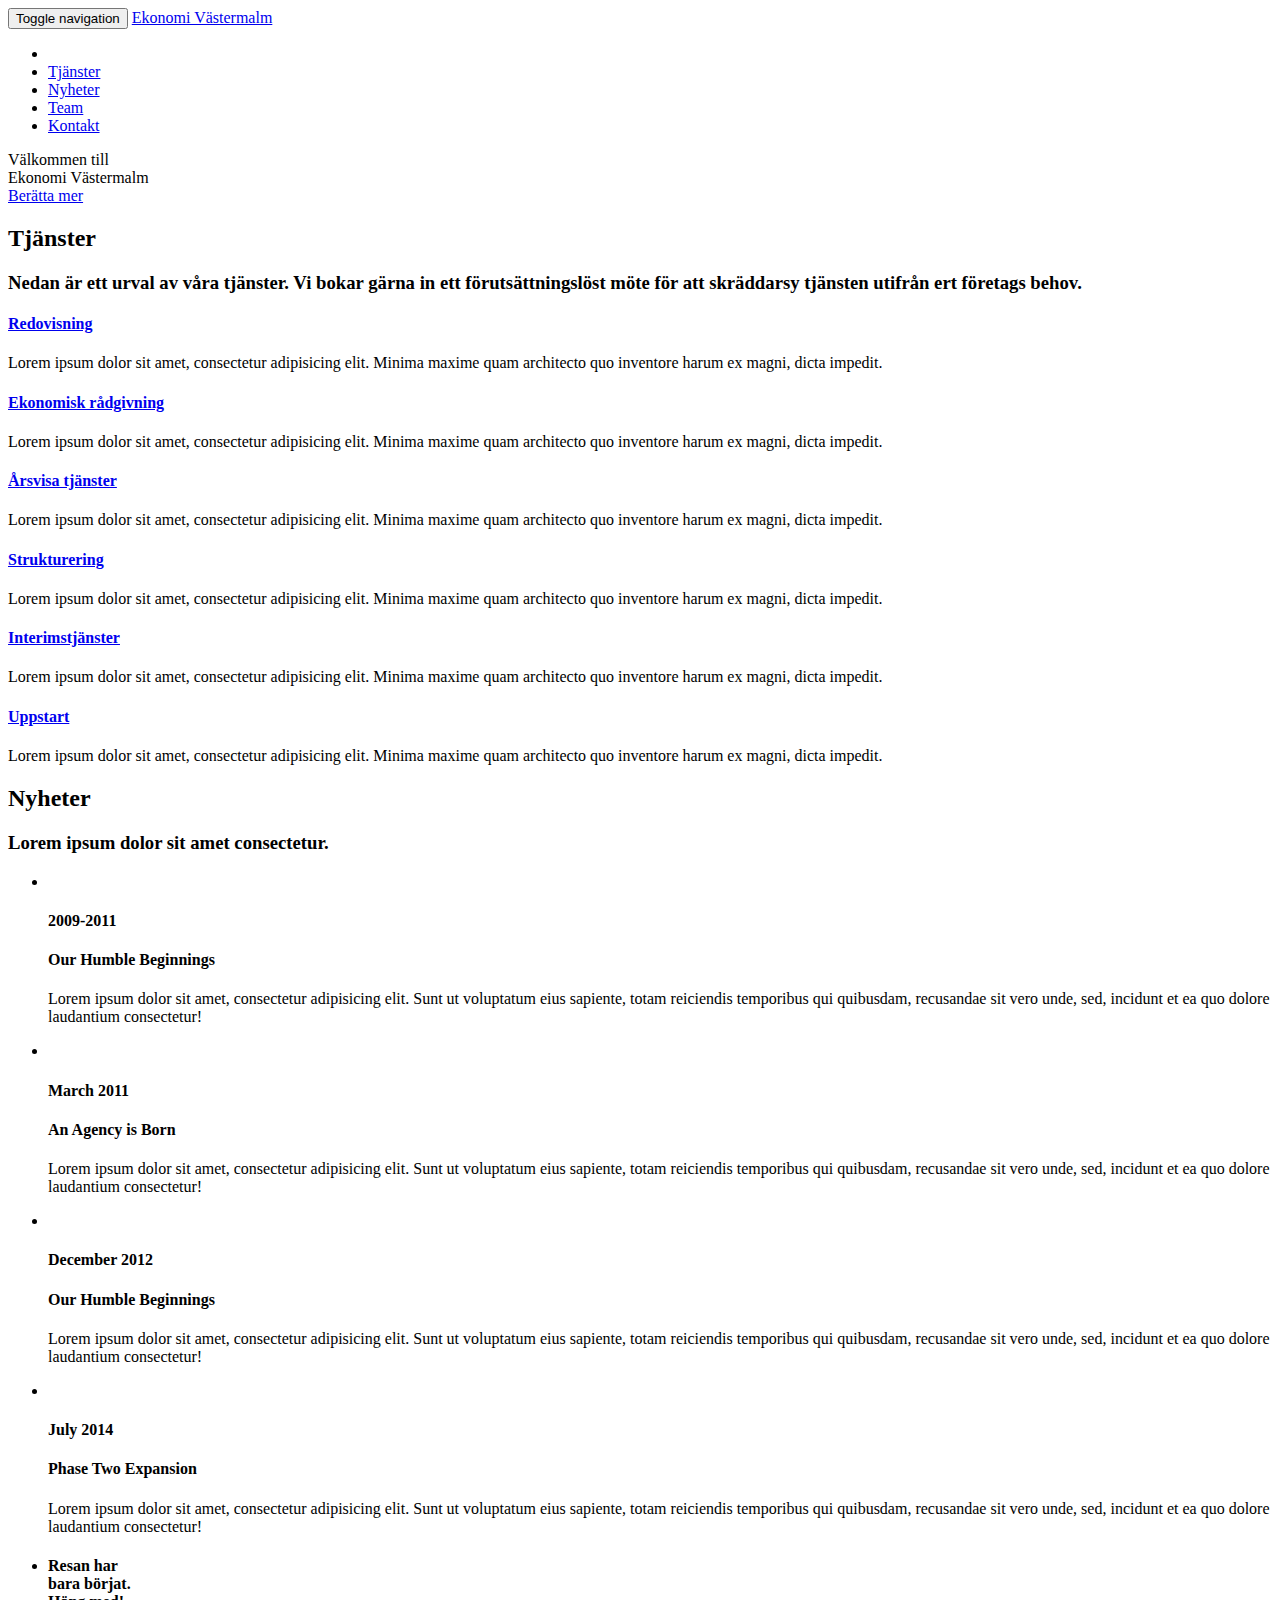
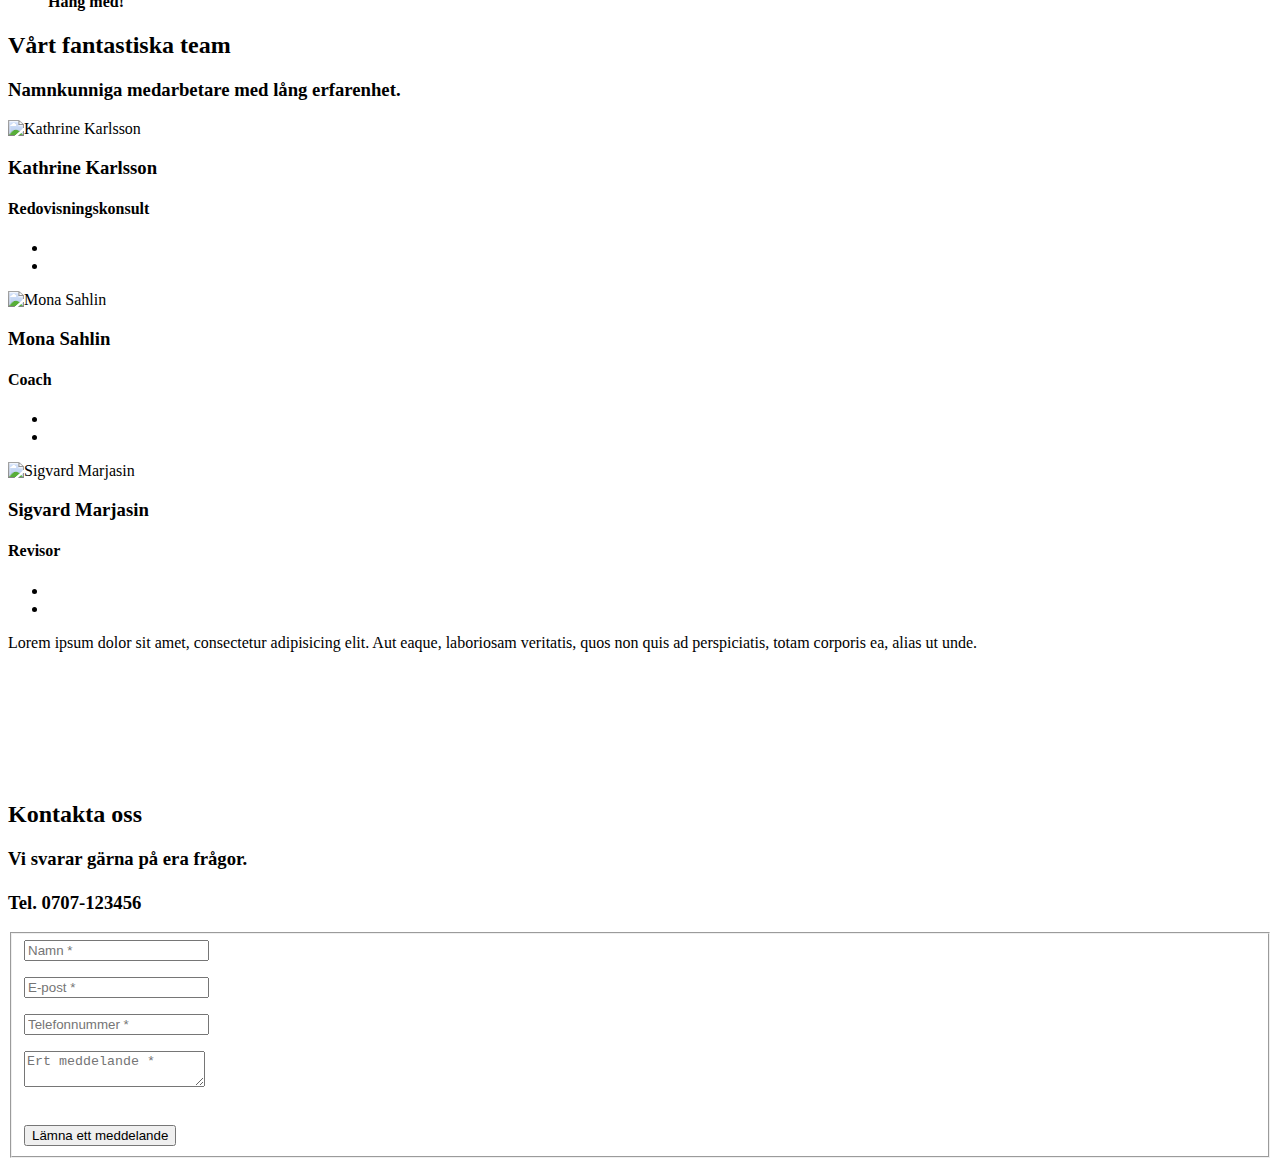
==== index.html @ 8d2face9 "start" ====
<!DOCTYPE html>
<html lang="en-us">

  <head>
  <meta charset="utf-8">
  <meta http-equiv="X-UA-Compatible" content="IE=edge">
  <meta name="viewport" content="width=device-width, initial-scale=1">
  <meta name="description" content="Redovisningskonsulter, Västermalm, Stockholm.">
  <meta name="author" content="Ekonomi Västermalm">
  <meta name="generator" content="Hugo 0.17" />
  <title>Agency</title>
  <!-- Stylesheets -->
  <link href="#ZgotmplZ" rel="stylesheet">
  <link href="#ZgotmplZ" rel="stylesheet">
  <link href="#ZgotmplZ" rel="stylesheet">

  

  <!-- Custom Fonts -->
  <link href="#ZgotmplZ" rel="stylesheet" type="text/css">

  
    <link href="//fonts.googleapis.com/css?family=Montserrat:400,700" rel="stylesheet" type="text/css">
    <link href="//fonts.googleapis.com/css?family=Kaushan+Script" rel="stylesheet" type="text/css">
    <link href="//fonts.googleapis.com/css?family=Droid+Serif:400,700,400italic,700italic" rel="stylesheet" type="text/css">
    <link href="//fonts.googleapis.com/css?family=Roboto+Slab:400,100,300,700" rel="stylesheet" type="text/css">
  

  
    <link rel="shortcut icon" type="image/x-icon" href="#ZgotmplZ">
    <link rel="icon" type="image/x-icon" href="#ZgotmplZ">
  

  <!-- HTML5 Shim and Respond.js IE8 support of HTML5 elements and media queries -->
  <!-- WARNING: Respond.js doesn't work if you view the page via file:// -->
  <!--[if lt IE 9]>
  <script src="https://oss.maxcdn.com/libs/html5shiv/3.7.0/html5shiv.js"></script>
  <script src="https://oss.maxcdn.com/libs/respond.js/1.4.2/respond.min.js"></script>
  <![endif]-->
</head>


  <body id="page-top" class="index">
    <!-- Navigation -->
<nav class="navbar navbar-default navbar-fixed-top">
  <div class="container">

    <!-- Brand and toggle get grouped for better mobile display -->
    <div class="navbar-header page-scroll">
      <button type="button" class="navbar-toggle" data-toggle="collapse" data-target="#bs-example-navbar-collapse-1">
        <span class="sr-only">Toggle navigation</span>
        <span class="icon-bar"></span>
        <span class="icon-bar"></span>
        <span class="icon-bar"></span>
      </button>
      
        <a class="navbar-brand page-scroll" href="/#page-top">
          Ekonomi Västermalm
        </a>
      

    </div>
    <!-- Collect the nav links, forms, and other content for toggling -->
    <div class="collapse navbar-collapse" id="bs-example-navbar-collapse-1">
      <ul class="nav navbar-nav navbar-right">
        <li class="hidden">
          <a href="/#page-top"></a>
        </li>

        

        
          <li>
            <a class="page-scroll" href="htts://ekonomivastermalm.droppages.com#services">Tjänster</a>
          </li>
        

        

        
          <li>
            <a class="page-scroll" href="htts://ekonomivastermalm.droppages.com#about">Nyheter</a>
          </li>
        

        
          <li>
            <a class="page-scroll" href="htts://ekonomivastermalm.droppages.com#team">Team</a>
          </li>
        

        
          <li>
            <a class="page-scroll" href="htts://ekonomivastermalm.droppages.com#contact">Kontakt</a>
          </li>
        

        
      </ul>
    </div>
    <!-- /.navbar-collapse -->
  </div>
  <!-- /.container-fluid -->
</nav>

    <!-- Hero -->
<header>
  <div class="container">
    <div class="intro-text">
      <div class="intro-lead-in">Välkommen till</div>
      <div class="intro-heading">Ekonomi Västermalm</div>
      <a href="#services" class="page-scroll btn btn-xl">Berätta mer</a>
    </div>
  </div>
</header>


    
      <!-- Services -->
<section id="services">
  <div class="container">
    <div class="row">
      <div class="col-lg-12 text-center">
        <h2 class="section-heading">Tjänster</h2>
        <h3 class="section-subheading text-muted">Nedan är ett urval av våra tjänster. Vi bokar gärna in ett förutsättningslöst möte för att skräddarsy tjänsten utifrån ert företags behov.</h3>
      </div>
    </div>
    
      <div class="row text-center">
        
          <div class="col-md-4">
            <span class="fa-stack fa-4x">
              <i class="fa fa-circle fa-stack-2x text-primary"></i>
              <i class="fa fa-line-chart fa-stack-1x fa-inverse"></i>
            </span>
            <h4 class="service-heading"><a href="#ZgotmplZ">Redovisning</a></h4>
            <p class="text-muted">Lorem ipsum dolor sit amet, consectetur adipisicing elit. Minima maxime quam architecto quo inventore harum ex magni, dicta impedit.</p>
          </div>
        
          <div class="col-md-4">
            <span class="fa-stack fa-4x">
              <i class="fa fa-circle fa-stack-2x text-primary"></i>
              <i class="fa fa-briefcase fa-stack-1x fa-inverse"></i>
            </span>
            <h4 class="service-heading"><a href="#ZgotmplZ">Ekonomisk rådgivning</a></h4>
            <p class="text-muted">Lorem ipsum dolor sit amet, consectetur adipisicing elit. Minima maxime quam architecto quo inventore harum ex magni, dicta impedit.</p>
          </div>
        
          <div class="col-md-4">
            <span class="fa-stack fa-4x">
              <i class="fa fa-circle fa-stack-2x text-primary"></i>
              <i class="fa fa-lock fa-stack-1x fa-inverse"></i>
            </span>
            <h4 class="service-heading"><a href="#ZgotmplZ">Årsvisa tjänster</a></h4>
            <p class="text-muted">Lorem ipsum dolor sit amet, consectetur adipisicing elit. Minima maxime quam architecto quo inventore harum ex magni, dicta impedit.</p>
          </div>
        
      </div>
    
      <div class="row text-center">
        
          <div class="col-md-4">
            <span class="fa-stack fa-4x">
              <i class="fa fa-circle fa-stack-2x text-primary"></i>
              <i class="fa fa-calendar fa-stack-1x fa-inverse"></i>
            </span>
            <h4 class="service-heading"><a href="#ZgotmplZ">Strukturering</a></h4>
            <p class="text-muted">Lorem ipsum dolor sit amet, consectetur adipisicing elit. Minima maxime quam architecto quo inventore harum ex magni, dicta impedit.</p>
          </div>
        
          <div class="col-md-4">
            <span class="fa-stack fa-4x">
              <i class="fa fa-circle fa-stack-2x text-primary"></i>
              <i class="fa fa-users fa-stack-1x fa-inverse"></i>
            </span>
            <h4 class="service-heading"><a href="#ZgotmplZ">Interimstjänster</a></h4>
            <p class="text-muted">Lorem ipsum dolor sit amet, consectetur adipisicing elit. Minima maxime quam architecto quo inventore harum ex magni, dicta impedit.</p>
          </div>
        
          <div class="col-md-4">
            <span class="fa-stack fa-4x">
              <i class="fa fa-circle fa-stack-2x text-primary"></i>
              <i class="fa fa-map-signs fa-stack-1x fa-inverse"></i>
            </span>
            <h4 class="service-heading"><a href="#ZgotmplZ">Uppstart</a></h4>
            <p class="text-muted">Lorem ipsum dolor sit amet, consectetur adipisicing elit. Minima maxime quam architecto quo inventore harum ex magni, dicta impedit.</p>
          </div>
        
      </div>
    
  </div>
</section>

    

    

    
      <!-- About Section -->
<section id="about">
  <div class="container">
    <div class="row">
      <div class="col-lg-12 text-center">
        <h2 class="section-heading">Nyheter</h2>
        <h3 class="section-subheading text-muted">Lorem ipsum dolor sit amet consectetur.</h3>
      </div>
    </div>
    <div class="row">
      <div class="col-lg-12">
        <ul class="timeline">

          
            <li >
              <div class="timeline-image">
                
                <img class="img-circle img-responsive" src="#ZgotmplZ" alt="">
              </div>
              <div class="timeline-panel">
                <div class="timeline-heading">
                  <h4>2009-2011</h4>
                  <h4 class="subheading">Our Humble Beginnings</h4>
                </div>
                <div class="timeline-body">
                  <p class="text-muted">Lorem ipsum dolor sit amet, consectetur adipisicing elit. Sunt ut voluptatum eius sapiente, totam reiciendis temporibus qui quibusdam, recusandae sit vero unde, sed, incidunt et ea quo dolore laudantium consectetur!</p>
                </div>
              </div>
            </li>
          
            <li class="timeline-inverted" >
              <div class="timeline-image">
                
                <img class="img-circle img-responsive" src="#ZgotmplZ" alt="">
              </div>
              <div class="timeline-panel">
                <div class="timeline-heading">
                  <h4>March 2011</h4>
                  <h4 class="subheading">An Agency is Born</h4>
                </div>
                <div class="timeline-body">
                  <p class="text-muted">Lorem ipsum dolor sit amet, consectetur adipisicing elit. Sunt ut voluptatum eius sapiente, totam reiciendis temporibus qui quibusdam, recusandae sit vero unde, sed, incidunt et ea quo dolore laudantium consectetur!</p>
                </div>
              </div>
            </li>
          
            <li >
              <div class="timeline-image">
                
                <img class="img-circle img-responsive" src="#ZgotmplZ" alt="">
              </div>
              <div class="timeline-panel">
                <div class="timeline-heading">
                  <h4>December 2012</h4>
                  <h4 class="subheading">Our Humble Beginnings</h4>
                </div>
                <div class="timeline-body">
                  <p class="text-muted">Lorem ipsum dolor sit amet, consectetur adipisicing elit. Sunt ut voluptatum eius sapiente, totam reiciendis temporibus qui quibusdam, recusandae sit vero unde, sed, incidunt et ea quo dolore laudantium consectetur!</p>
                </div>
              </div>
            </li>
          
            <li class="timeline-inverted" >
              <div class="timeline-image">
                
                <img class="img-circle img-responsive" src="#ZgotmplZ" alt="">
              </div>
              <div class="timeline-panel">
                <div class="timeline-heading">
                  <h4>July 2014</h4>
                  <h4 class="subheading">Phase Two Expansion</h4>
                </div>
                <div class="timeline-body">
                  <p class="text-muted">Lorem ipsum dolor sit amet, consectetur adipisicing elit. Sunt ut voluptatum eius sapiente, totam reiciendis temporibus qui quibusdam, recusandae sit vero unde, sed, incidunt et ea quo dolore laudantium consectetur!</p>
                </div>
              </div>
            </li>
          

          <li class="timeline-inverted">
            <div class="timeline-image">
              <h4>Resan har<br>bara börjat.<br>Häng med!</h4>
            </div>
          </li>
        </ul>
      </div>
    </div>
  </div>
</section>

    

    
      <!-- Team Section -->
<section id="team" class="bg-light-gray">
  <div class="container">
    <div class="row">
      <div class="col-lg-12 text-center">
        <h2 class="section-heading">Vårt fantastiska team</h2>
        <h3 class="section-subheading text-mutedwith ">Namnkunniga medarbetare med lång erfarenhet.</h3>
      </div>
    </div>
    <div class="row flexbox">
      
        <div class="col-sm-4 col">
          <div class="team-member">
            
            <img src="#ZgotmplZ" class="img-responsive img-circle" alt="Kathrine Karlsson">
            <h3>Kathrine Karlsson</h3>

            
            <h4>Redovisningskonsult</h4>
            
            

            

            

            <ul class="list-inline social-buttons">
              
                <li><a href="https://www.facebook.com/kathrine.karlsson.9"><i class="fa fa-facebook"></i></a></li>
              
                <li><a href="https://se.linkedin.com/in/karlsson-k-bb22b99"><i class="fa fa-linkedin"></i></a></li>
              
            </ul>

            

          </div>
        </div>
      
        <div class="col-sm-4 col">
          <div class="team-member">
            
            <img src="#ZgotmplZ" class="img-responsive img-circle" alt="Mona Sahlin">
            <h3>Mona Sahlin</h3>

            
            <h4>Coach</h4>
            
            

            

            

            <ul class="list-inline social-buttons">
              
                <li><a href="#"><i class="fa fa-facebook"></i></a></li>
              
                <li><a href="#"><i class="fa fa-linkedin"></i></a></li>
              
            </ul>

            

          </div>
        </div>
      
        <div class="col-sm-4 col">
          <div class="team-member">
            
            <img src="#ZgotmplZ" class="img-responsive img-circle" alt="Sigvard Marjasin">
            <h3>Sigvard Marjasin</h3>

            
            <h4>Revisor</h4>
            
            

            

            

            <ul class="list-inline social-buttons">
              
                <li><a href="#"><i class="fa fa-facebook"></i></a></li>
              
                <li><a href="#"><i class="fa fa-linkedin"></i></a></li>
              
            </ul>

            

          </div>
        </div>
      
    </div>
    <div class="row">
      <div class="col-lg-8 col-lg-offset-2 text-center">
        <p class="large text-muted">Lorem ipsum dolor sit amet, consectetur adipisicing elit. Aut eaque, laboriosam veritatis, quos non quis ad perspiciatis, totam corporis ea, alias ut unde.</p>
      </div>
    </div>
  </div>
</section>

    

    
      <!-- Clients Aside -->
<aside class="clients">
  <div class="container">
    <div class="row">
      <div class="col-lg-12 text-center">
<h4 class="heading"></h4>
      </div>
    </div>
    <div class="row flexbox">

      
        <div class="col-md-3 col-sm-6 col">
          
          
            <a href="#">
              <img src="#ZgotmplZ" class="img-responsive img-centered" alt="">
            </a>
          
        </div>
      
        <div class="col-md-3 col-sm-6 col">
          
          
            <a href="#">
              <img src="#ZgotmplZ" class="img-responsive img-centered" alt="">
            </a>
          
        </div>
      
        <div class="col-md-3 col-sm-6 col">
          
          
            <a href="#">
              <img src="#ZgotmplZ" class="img-responsive img-centered" alt="">
            </a>
          
        </div>
      
        <div class="col-md-3 col-sm-6 col">
          
          
            <a href="#">
              <img src="#ZgotmplZ" class="img-responsive img-centered" alt="">
            </a>
          
        </div>
      
        <div class="col-md-3 col-sm-6 col">
          
          
            <a href="#">
              <img src="#ZgotmplZ" class="img-responsive img-centered" alt="">
            </a>
          
        </div>
      
        <div class="col-md-3 col-sm-6 col">
          
          
            <a href="#">
              <img src="#ZgotmplZ" class="img-responsive img-centered" alt="">
            </a>
          
        </div>
      

    </div>
  </div>
</aside>

    

    
      <!-- Contact Section -->
<section id="contact">
  <div class="container">
    <div class="row">
      <div class="col-lg-12 text-center">

        
        <h2 class="section-heading">Kontakta oss</h2>
        

        
        <h3 class="section-subheading text-muted"><span class='ljusare'>Vi svarar gärna på era frågor.<br><br>Tel. 0707-123456</span></h3>
        

      </div>
    </div>
    <div class="row">
      <div class="col-lg-12">
        
        <form  action="//formspree.io/stern.peter@gmail.com" method="POST" name="sentMessage" id="contactForm">
        

          <fieldset>
            <div class="row">
              <div class="col-md-6">

                
                <div class="form-group">
                  <input class="form-control" id="name" required="required" type="text" name="name" placeholder="Namn *" data-validation-error-msg="Var god ange namn.">
                  <p class="help-block text-danger"></p>
                </div>
                

                
                <div class="form-group">
                  <input class="form-control" id="email" required="required" type="email" name="email" placeholder="E-post *" data-validation-error-msg="Var god ange e-postadress.">
                  <p class="help-block text-danger"></p>
                </div>
                

                
                <div class="form-group">
                  <input class="form-control" id="phone" required="required" type="number" name="phone" placeholder="Telefonnummer *" data-validation-error-msg="Var god ange telefonnummer"></textarea>
                  <p class="help-block text-danger"></p>
                </div>
                
              </div>

              <div class="col-md-6">
              
                <div class="form-group">
                  <textarea class="form-control" id="message" required="required" name="message" placeholder="Ert meddelande *" data-validation-error-msg="Var god lämna ett meddelande."></textarea>
                  <p class="help-block text-danger"></p>
                </div>
                

              </div>
              <div class="clearfix"></div>
              <div class="col-lg-12 text-center">
                <div class="text-success" id="success" style="display:none;">
                  
                    Tack för att du kontaktar oss. Vi hör snart av oss.
                  
                </div>
                <div class="text-danger" id="error" style="display:none;">
                  
                    Meddelandet kunde ej skickas. Var god försök direkt på mail@example.com istället.
                  
                </div><br />
                <button type="submit" value="Submit" class="btn btn-xl">Lämna ett meddelande</button>
              </div>
            </div>
            
          </fieldset>
        </form>
      </div>
    </div>
  </div>
</section>

    

    

    

    <!-- jQuery -->
<script src="#ZgotmplZ"></script>

<!-- Bootstrap Core -->
<script src="#ZgotmplZ"></script>

<!-- Form Validation -->
<script src="#ZgotmplZ"></script>

<!-- Custom Theme -->
<script src="#ZgotmplZ"></script>







  </body>
</html>
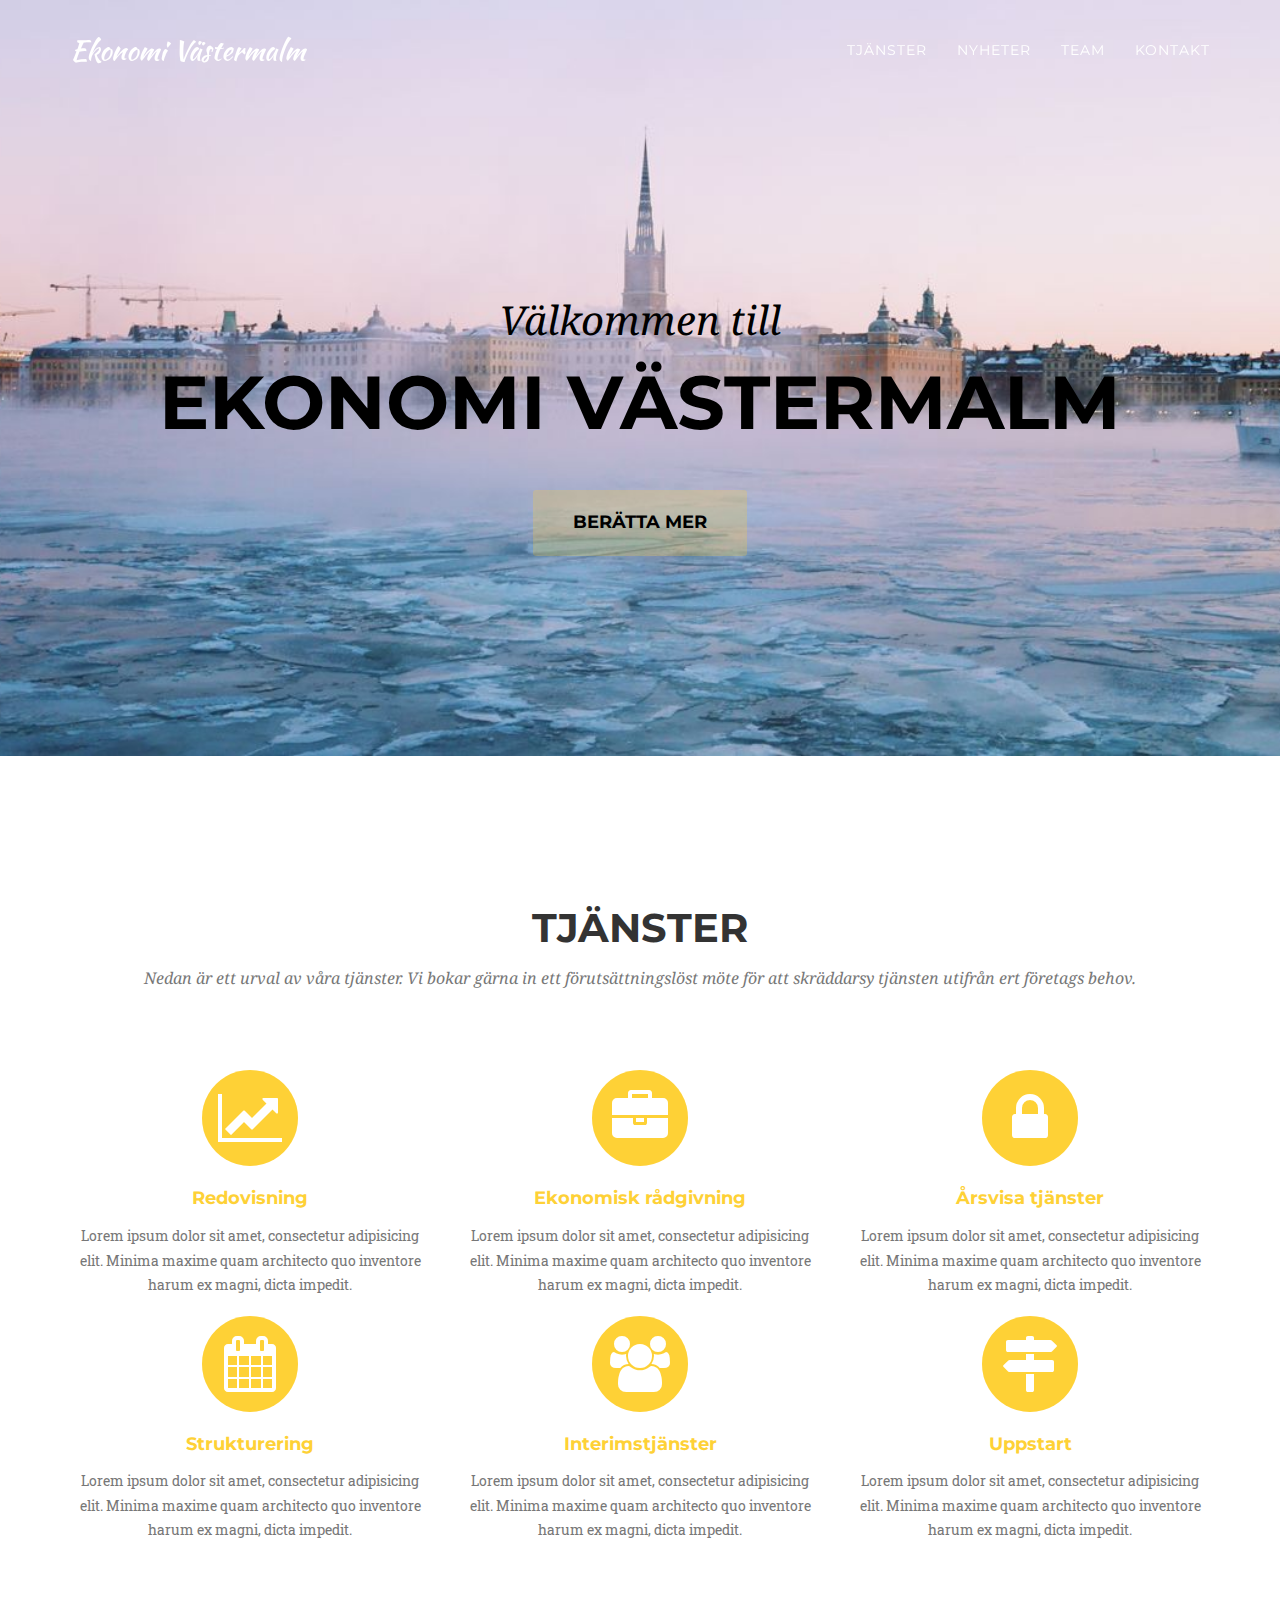
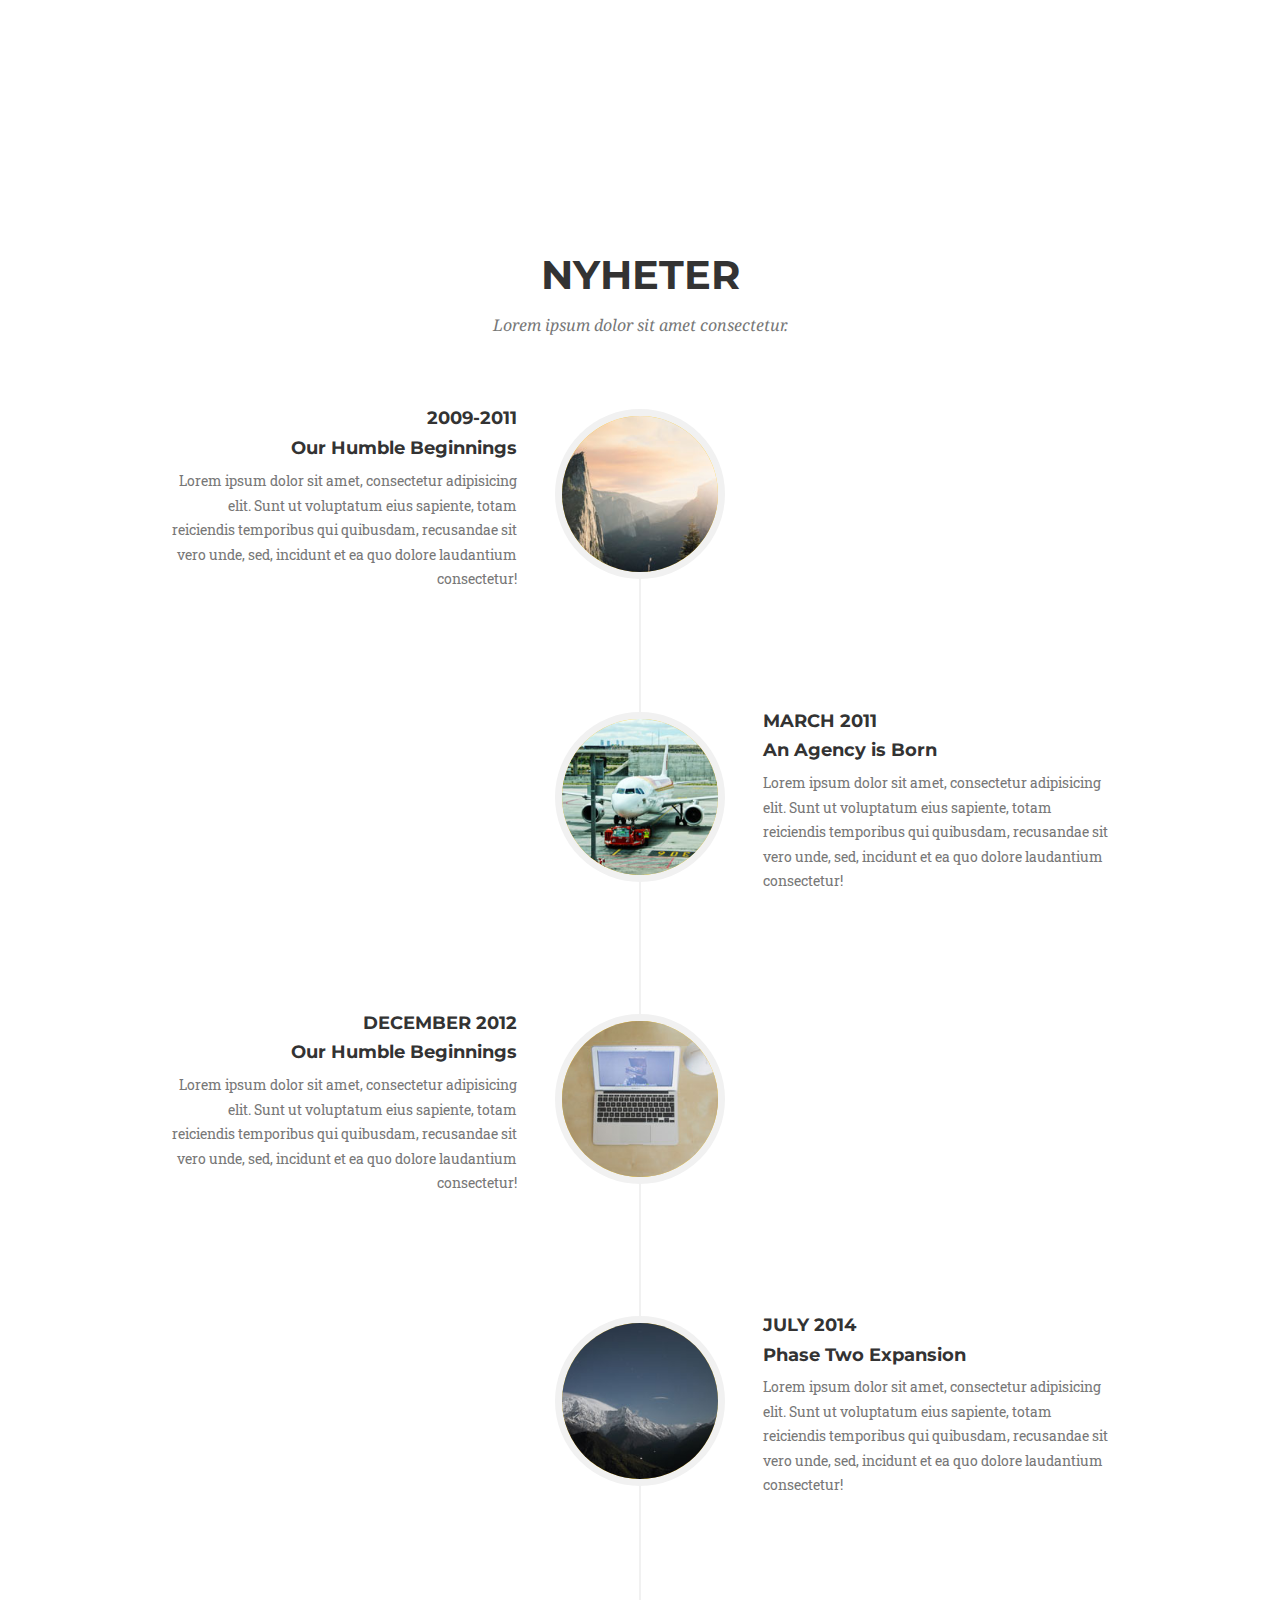
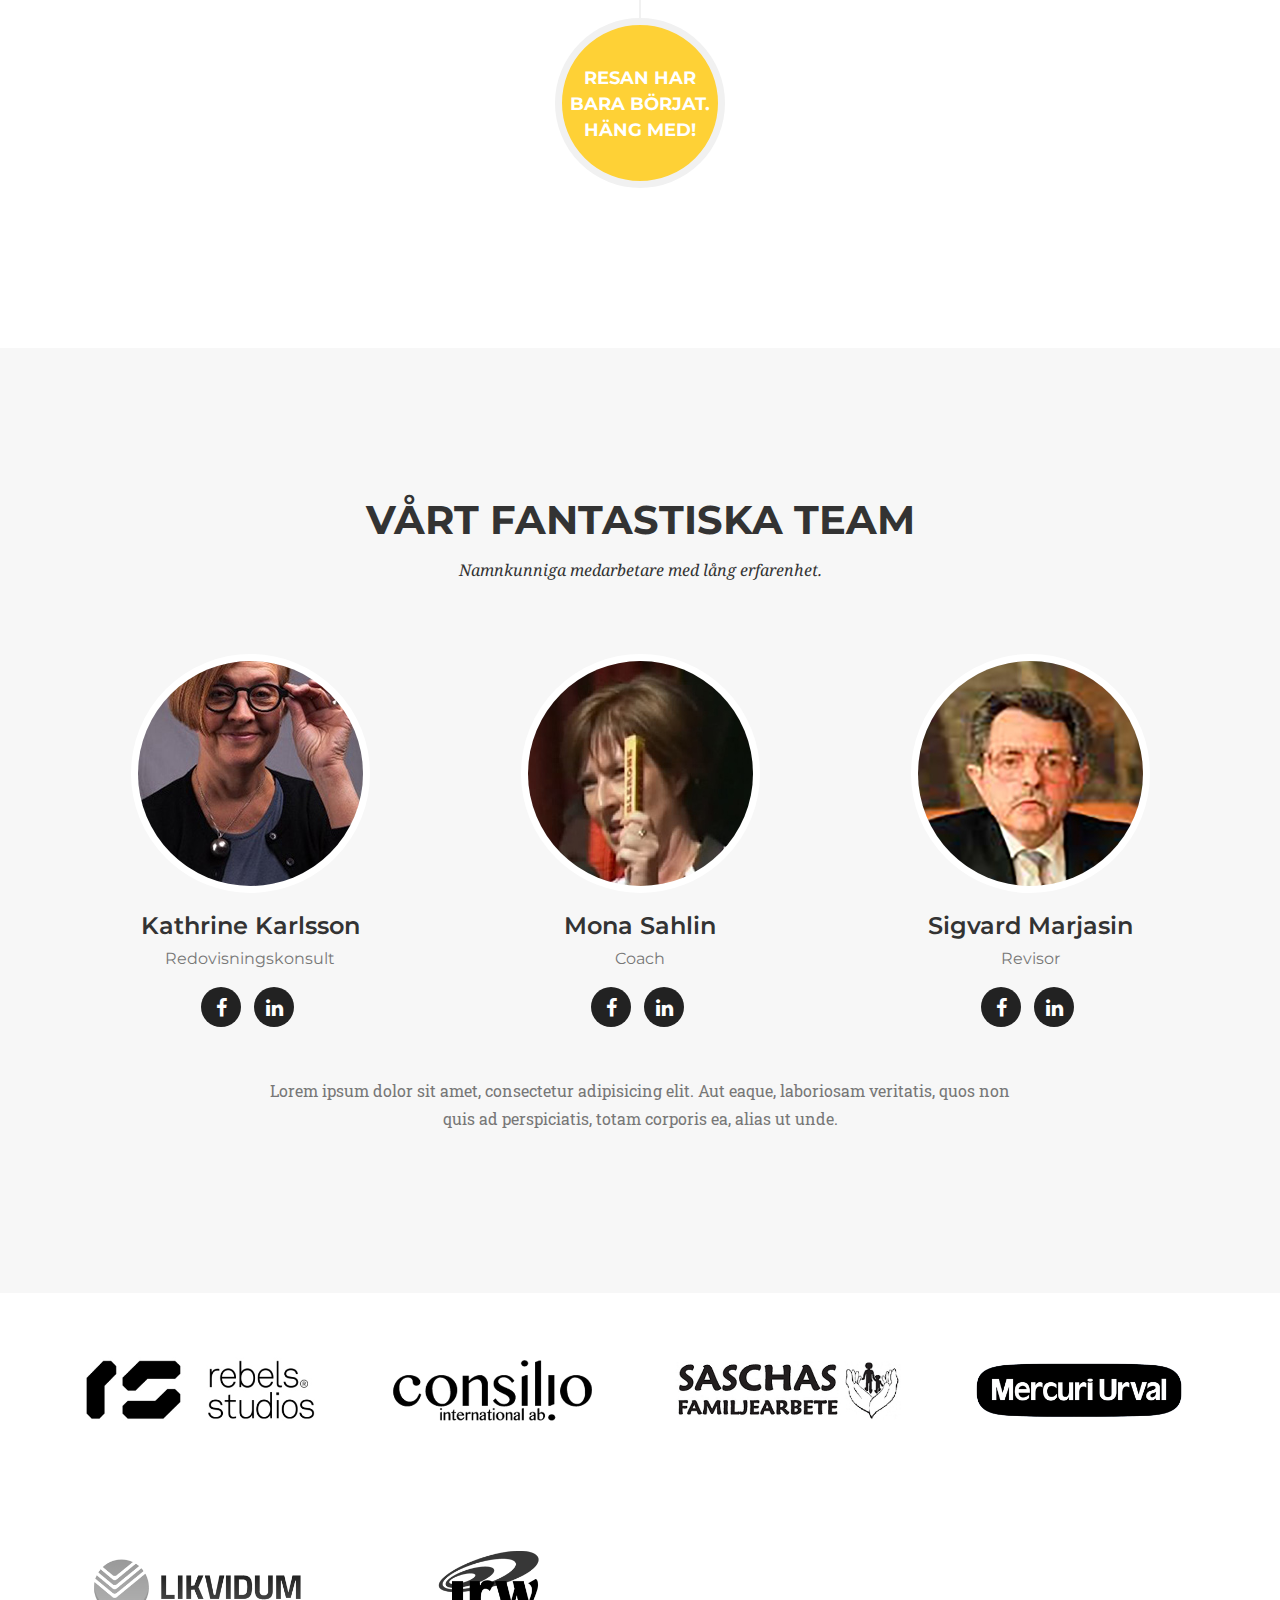
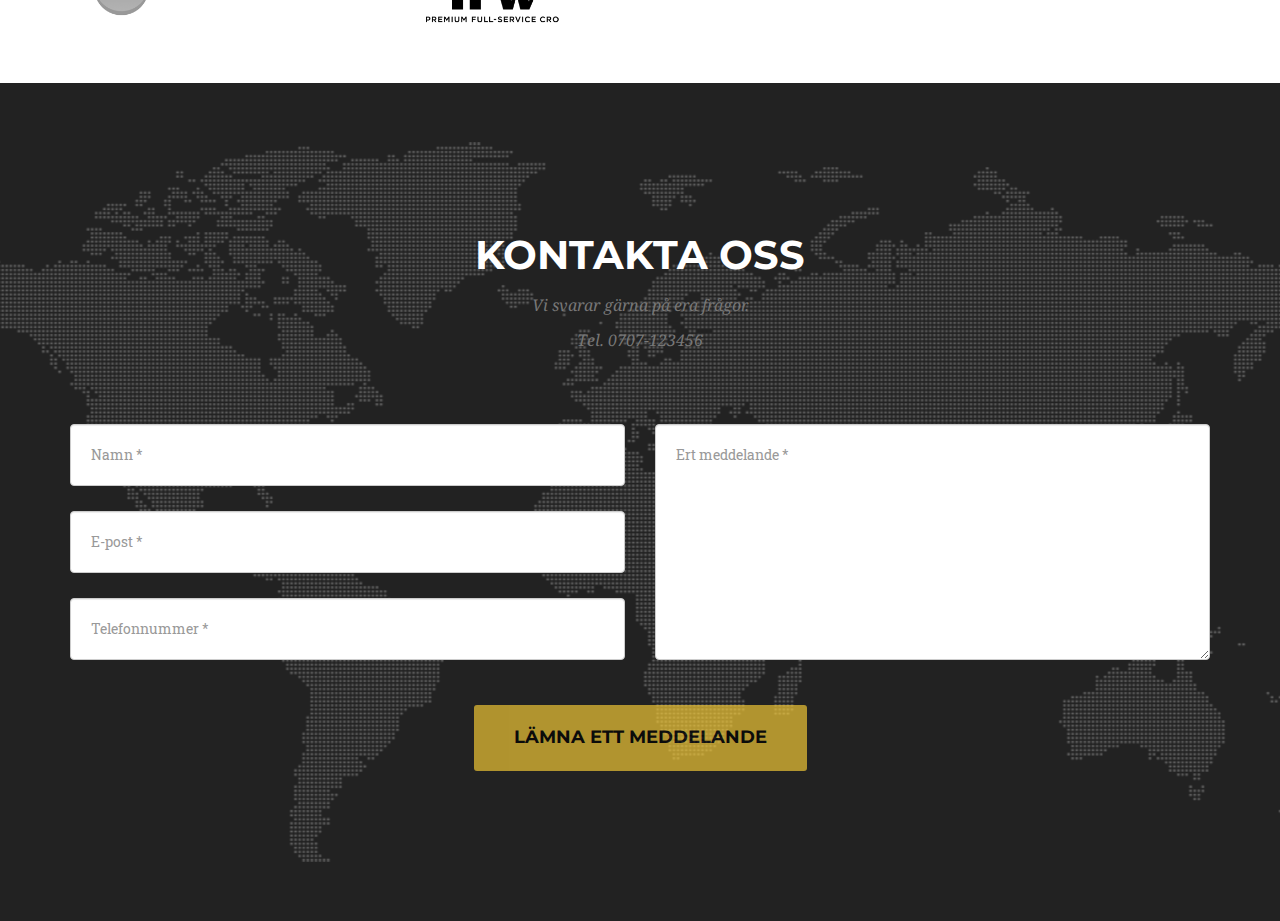
==== commit d771a442: "start2" ====
--- a/index.html
+++ b/index.html
@@ -10,14 +10,14 @@
   <meta name="generator" content="Hugo 0.17" />
   <title>Agency</title>
   <!-- Stylesheets -->
-  <link href="#ZgotmplZ" rel="stylesheet">
-  <link href="#ZgotmplZ" rel="stylesheet">
-  <link href="#ZgotmplZ" rel="stylesheet">
+  <link href="https://unagitated.github.io/css/bootstrap-v3.3.7/bootstrap.min.css" rel="stylesheet">
+  <link href="https://unagitated.github.io/css/agency.css" rel="stylesheet">
+  <link href="https://unagitated.github.io/css/jquery.form-validator-v2.3.44/theme-default.min.css" rel="stylesheet">
 
   
 
   <!-- Custom Fonts -->
-  <link href="#ZgotmplZ" rel="stylesheet" type="text/css">
+  <link href="https://unagitated.github.io/font-awesome-v4.7.0/css/font-awesome.min.css" rel="stylesheet" type="text/css">
 
   
     <link href="//fonts.googleapis.com/css?family=Montserrat:400,700" rel="stylesheet" type="text/css">
@@ -27,8 +27,8 @@
   
 
   
-    <link rel="shortcut icon" type="image/x-icon" href="#ZgotmplZ">
-    <link rel="icon" type="image/x-icon" href="#ZgotmplZ">
+    <link rel="shortcut icon" type="image/x-icon" href="https://unagitated.github.io/favicon.ico">
+    <link rel="icon" type="image/x-icon" href="https://unagitated.github.io/favicon.ico">
   
 
   <!-- HTML5 Shim and Respond.js IE8 support of HTML5 elements and media queries -->
@@ -71,7 +71,7 @@
 
         
           <li>
-            <a class="page-scroll" href="htts://ekonomivastermalm.droppages.com#services">Tjänster</a>
+            <a class="page-scroll" href="https://unagitated.github.io/#services">Tjänster</a>
           </li>
         
 
@@ -79,19 +79,19 @@
 
         
           <li>
-            <a class="page-scroll" href="htts://ekonomivastermalm.droppages.com#about">Nyheter</a>
+            <a class="page-scroll" href="https://unagitated.github.io/#about">Nyheter</a>
           </li>
         
 
         
           <li>
-            <a class="page-scroll" href="htts://ekonomivastermalm.droppages.com#team">Team</a>
+            <a class="page-scroll" href="https://unagitated.github.io/#team">Team</a>
           </li>
         
 
         
           <li>
-            <a class="page-scroll" href="htts://ekonomivastermalm.droppages.com#contact">Kontakt</a>
+            <a class="page-scroll" href="https://unagitated.github.io/#contact">Kontakt</a>
           </li>
         
 
@@ -133,7 +133,7 @@
               <i class="fa fa-circle fa-stack-2x text-primary"></i>
               <i class="fa fa-line-chart fa-stack-1x fa-inverse"></i>
             </span>
-            <h4 class="service-heading"><a href="#ZgotmplZ">Redovisning</a></h4>
+            <h4 class="service-heading"><a href="https://unagitated.github.io/">Redovisning</a></h4>
             <p class="text-muted">Lorem ipsum dolor sit amet, consectetur adipisicing elit. Minima maxime quam architecto quo inventore harum ex magni, dicta impedit.</p>
           </div>
         
@@ -142,7 +142,7 @@
               <i class="fa fa-circle fa-stack-2x text-primary"></i>
               <i class="fa fa-briefcase fa-stack-1x fa-inverse"></i>
             </span>
-            <h4 class="service-heading"><a href="#ZgotmplZ">Ekonomisk rådgivning</a></h4>
+            <h4 class="service-heading"><a href="https://unagitated.github.io/">Ekonomisk rådgivning</a></h4>
             <p class="text-muted">Lorem ipsum dolor sit amet, consectetur adipisicing elit. Minima maxime quam architecto quo inventore harum ex magni, dicta impedit.</p>
           </div>
         
@@ -151,7 +151,7 @@
               <i class="fa fa-circle fa-stack-2x text-primary"></i>
               <i class="fa fa-lock fa-stack-1x fa-inverse"></i>
             </span>
-            <h4 class="service-heading"><a href="#ZgotmplZ">Årsvisa tjänster</a></h4>
+            <h4 class="service-heading"><a href="https://unagitated.github.io/">Årsvisa tjänster</a></h4>
             <p class="text-muted">Lorem ipsum dolor sit amet, consectetur adipisicing elit. Minima maxime quam architecto quo inventore harum ex magni, dicta impedit.</p>
           </div>
         
@@ -164,7 +164,7 @@
               <i class="fa fa-circle fa-stack-2x text-primary"></i>
               <i class="fa fa-calendar fa-stack-1x fa-inverse"></i>
             </span>
-            <h4 class="service-heading"><a href="#ZgotmplZ">Strukturering</a></h4>
+            <h4 class="service-heading"><a href="https://unagitated.github.io/">Strukturering</a></h4>
             <p class="text-muted">Lorem ipsum dolor sit amet, consectetur adipisicing elit. Minima maxime quam architecto quo inventore harum ex magni, dicta impedit.</p>
           </div>
         
@@ -173,7 +173,7 @@
               <i class="fa fa-circle fa-stack-2x text-primary"></i>
               <i class="fa fa-users fa-stack-1x fa-inverse"></i>
             </span>
-            <h4 class="service-heading"><a href="#ZgotmplZ">Interimstjänster</a></h4>
+            <h4 class="service-heading"><a href="https://unagitated.github.io/">Interimstjänster</a></h4>
             <p class="text-muted">Lorem ipsum dolor sit amet, consectetur adipisicing elit. Minima maxime quam architecto quo inventore harum ex magni, dicta impedit.</p>
           </div>
         
@@ -182,7 +182,7 @@
               <i class="fa fa-circle fa-stack-2x text-primary"></i>
               <i class="fa fa-map-signs fa-stack-1x fa-inverse"></i>
             </span>
-            <h4 class="service-heading"><a href="#ZgotmplZ">Uppstart</a></h4>
+            <h4 class="service-heading"><a href="https://unagitated.github.io/">Uppstart</a></h4>
             <p class="text-muted">Lorem ipsum dolor sit amet, consectetur adipisicing elit. Minima maxime quam architecto quo inventore harum ex magni, dicta impedit.</p>
           </div>
         
@@ -213,7 +213,7 @@
             <li >
               <div class="timeline-image">
                 
-                <img class="img-circle img-responsive" src="#ZgotmplZ" alt="">
+                <img class="img-circle img-responsive" src="https://unagitated.github.io/img/about/1.jpg" alt="">
               </div>
               <div class="timeline-panel">
                 <div class="timeline-heading">
@@ -229,7 +229,7 @@
             <li class="timeline-inverted" >
               <div class="timeline-image">
                 
-                <img class="img-circle img-responsive" src="#ZgotmplZ" alt="">
+                <img class="img-circle img-responsive" src="https://unagitated.github.io/img/about/2.jpg" alt="">
               </div>
               <div class="timeline-panel">
                 <div class="timeline-heading">
@@ -245,7 +245,7 @@
             <li >
               <div class="timeline-image">
                 
-                <img class="img-circle img-responsive" src="#ZgotmplZ" alt="">
+                <img class="img-circle img-responsive" src="https://unagitated.github.io/img/about/3.jpg" alt="">
               </div>
               <div class="timeline-panel">
                 <div class="timeline-heading">
@@ -261,7 +261,7 @@
             <li class="timeline-inverted" >
               <div class="timeline-image">
                 
-                <img class="img-circle img-responsive" src="#ZgotmplZ" alt="">
+                <img class="img-circle img-responsive" src="https://unagitated.github.io/img/about/4.jpg" alt="">
               </div>
               <div class="timeline-panel">
                 <div class="timeline-heading">
@@ -303,7 +303,7 @@
         <div class="col-sm-4 col">
           <div class="team-member">
             
-            <img src="#ZgotmplZ" class="img-responsive img-circle" alt="Kathrine Karlsson">
+            <img src="https://unagitated.github.io/img/team/kathrine.jpg" class="img-responsive img-circle" alt="Kathrine Karlsson">
             <h3>Kathrine Karlsson</h3>
 
             
@@ -331,7 +331,7 @@
         <div class="col-sm-4 col">
           <div class="team-member">
             
-            <img src="#ZgotmplZ" class="img-responsive img-circle" alt="Mona Sahlin">
+            <img src="https://unagitated.github.io/img/team/sahlin.jpg" class="img-responsive img-circle" alt="Mona Sahlin">
             <h3>Mona Sahlin</h3>
 
             
@@ -359,7 +359,7 @@
         <div class="col-sm-4 col">
           <div class="team-member">
             
-            <img src="#ZgotmplZ" class="img-responsive img-circle" alt="Sigvard Marjasin">
+            <img src="https://unagitated.github.io/img/team/marjasin.jpg" class="img-responsive img-circle" alt="Sigvard Marjasin">
             <h3>Sigvard Marjasin</h3>
 
             
@@ -411,7 +411,7 @@
           
           
             <a href="#">
-              <img src="#ZgotmplZ" class="img-responsive img-centered" alt="">
+              <img src="https://unagitated.github.io/img/logos/rebels-studios.jpg" class="img-responsive img-centered" alt="">
             </a>
           
         </div>
@@ -420,7 +420,7 @@
           
           
             <a href="#">
-              <img src="#ZgotmplZ" class="img-responsive img-centered" alt="">
+              <img src="https://unagitated.github.io/img/logos/consilio-logo.png" class="img-responsive img-centered" alt="">
             </a>
           
         </div>
@@ -429,7 +429,7 @@
           
           
             <a href="#">
-              <img src="#ZgotmplZ" class="img-responsive img-centered" alt="">
+              <img src="https://unagitated.github.io/img/logos/sashas-logo.jpg" class="img-responsive img-centered" alt="">
             </a>
           
         </div>
@@ -438,7 +438,7 @@
           
           
             <a href="#">
-              <img src="#ZgotmplZ" class="img-responsive img-centered" alt="">
+              <img src="https://unagitated.github.io/img/logos/mercuri-urval.png" class="img-responsive img-centered" alt="">
             </a>
           
         </div>
@@ -447,7 +447,7 @@
           
           
             <a href="#">
-              <img src="#ZgotmplZ" class="img-responsive img-centered" alt="">
+              <img src="https://unagitated.github.io/img/logos/likvidum.png" class="img-responsive img-centered" alt="">
             </a>
           
         </div>
@@ -456,7 +456,7 @@
           
           
             <a href="#">
-              <img src="#ZgotmplZ" class="img-responsive img-centered" alt="">
+              <img src="https://unagitated.github.io/img/logos/irw.png" class="img-responsive img-centered" alt="">
             </a>
           
         </div>
@@ -556,16 +556,16 @@
     
 
     <!-- jQuery -->
-<script src="#ZgotmplZ"></script>
+<script src="https://unagitated.github.io/js/jquery-v3.3.1/jquery.min.js"></script>
 
 <!-- Bootstrap Core -->
-<script src="#ZgotmplZ"></script>
+<script src="https://unagitated.github.io/js/bootstrap-v3.3.7/bootstrap.min.js"></script>
 
 <!-- Form Validation -->
-<script src="#ZgotmplZ"></script>
+<script src="https://unagitated.github.io/js/jquery.form-validator-v2.3.44/jquery.form-validator.min.js"></script>
 
 <!-- Custom Theme -->
-<script src="#ZgotmplZ"></script>
+<script src="https://unagitated.github.io/js/agency.js"></script>
 
 
 
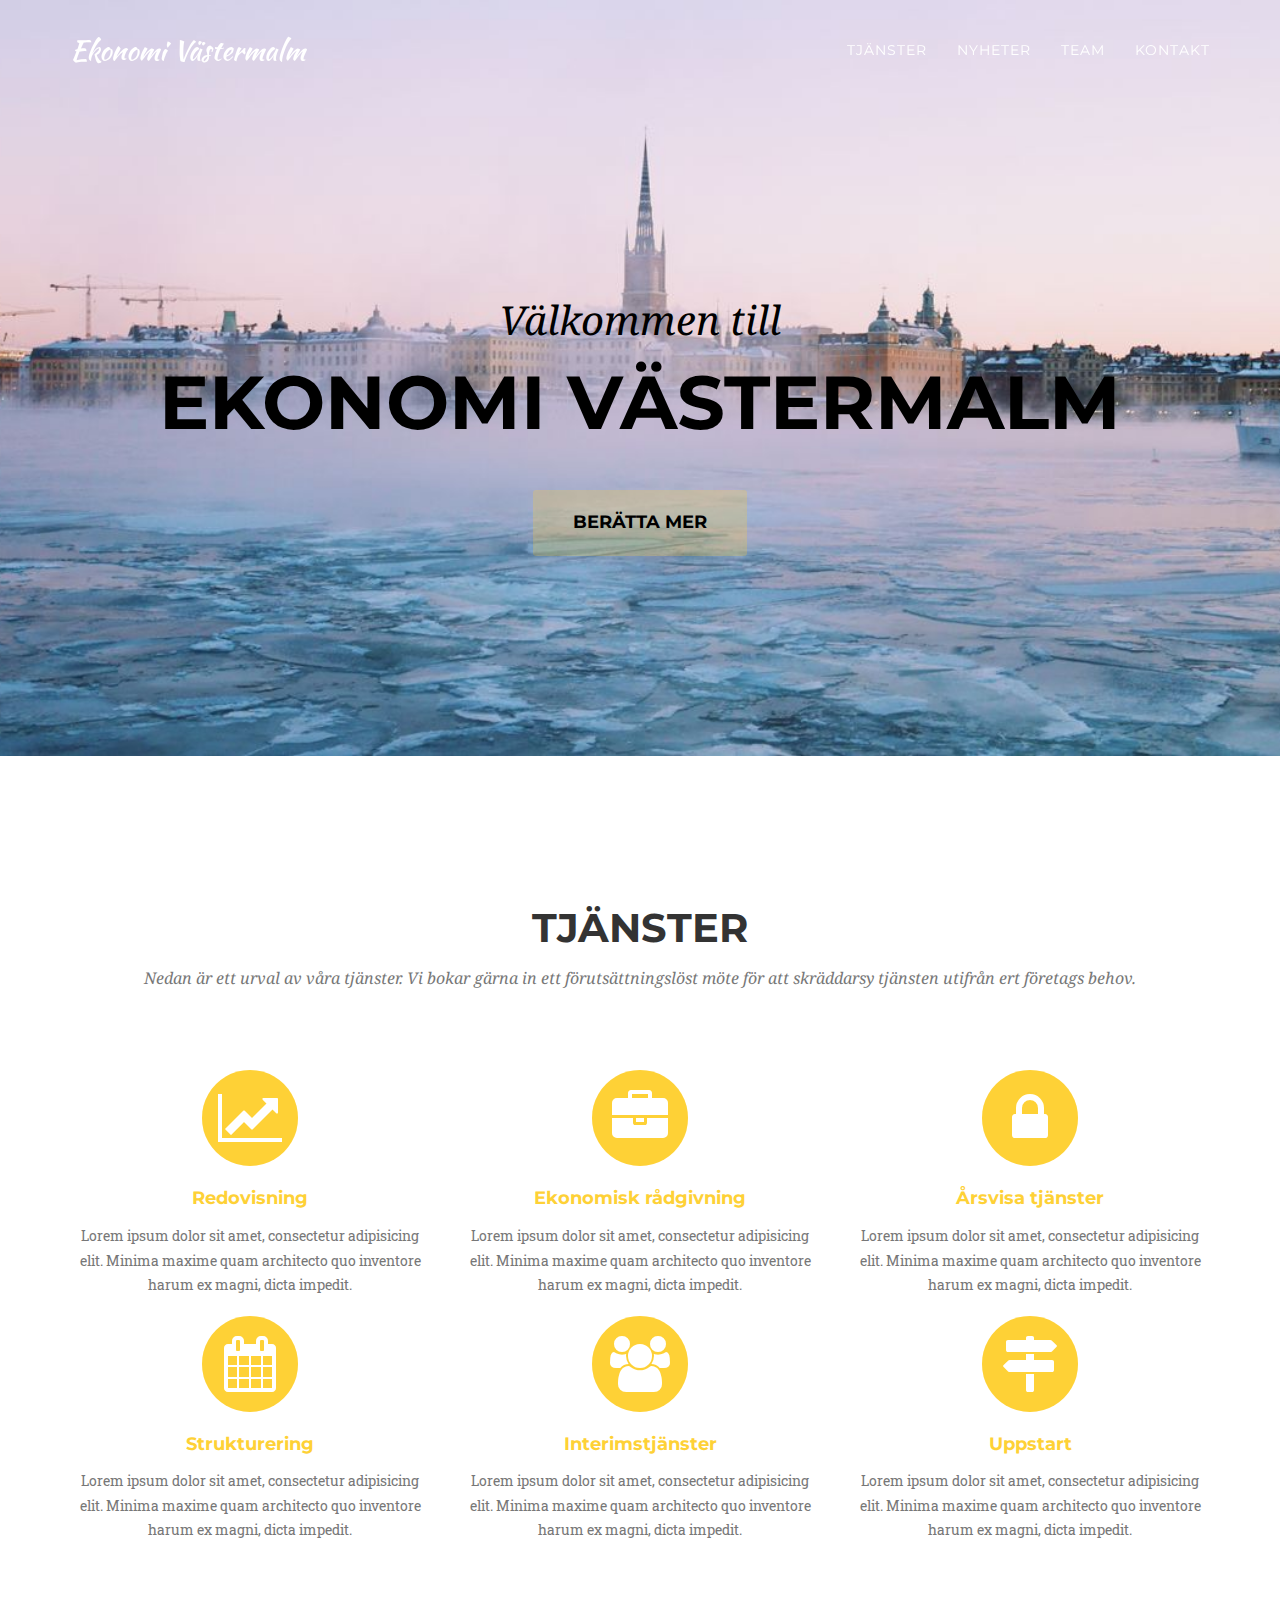
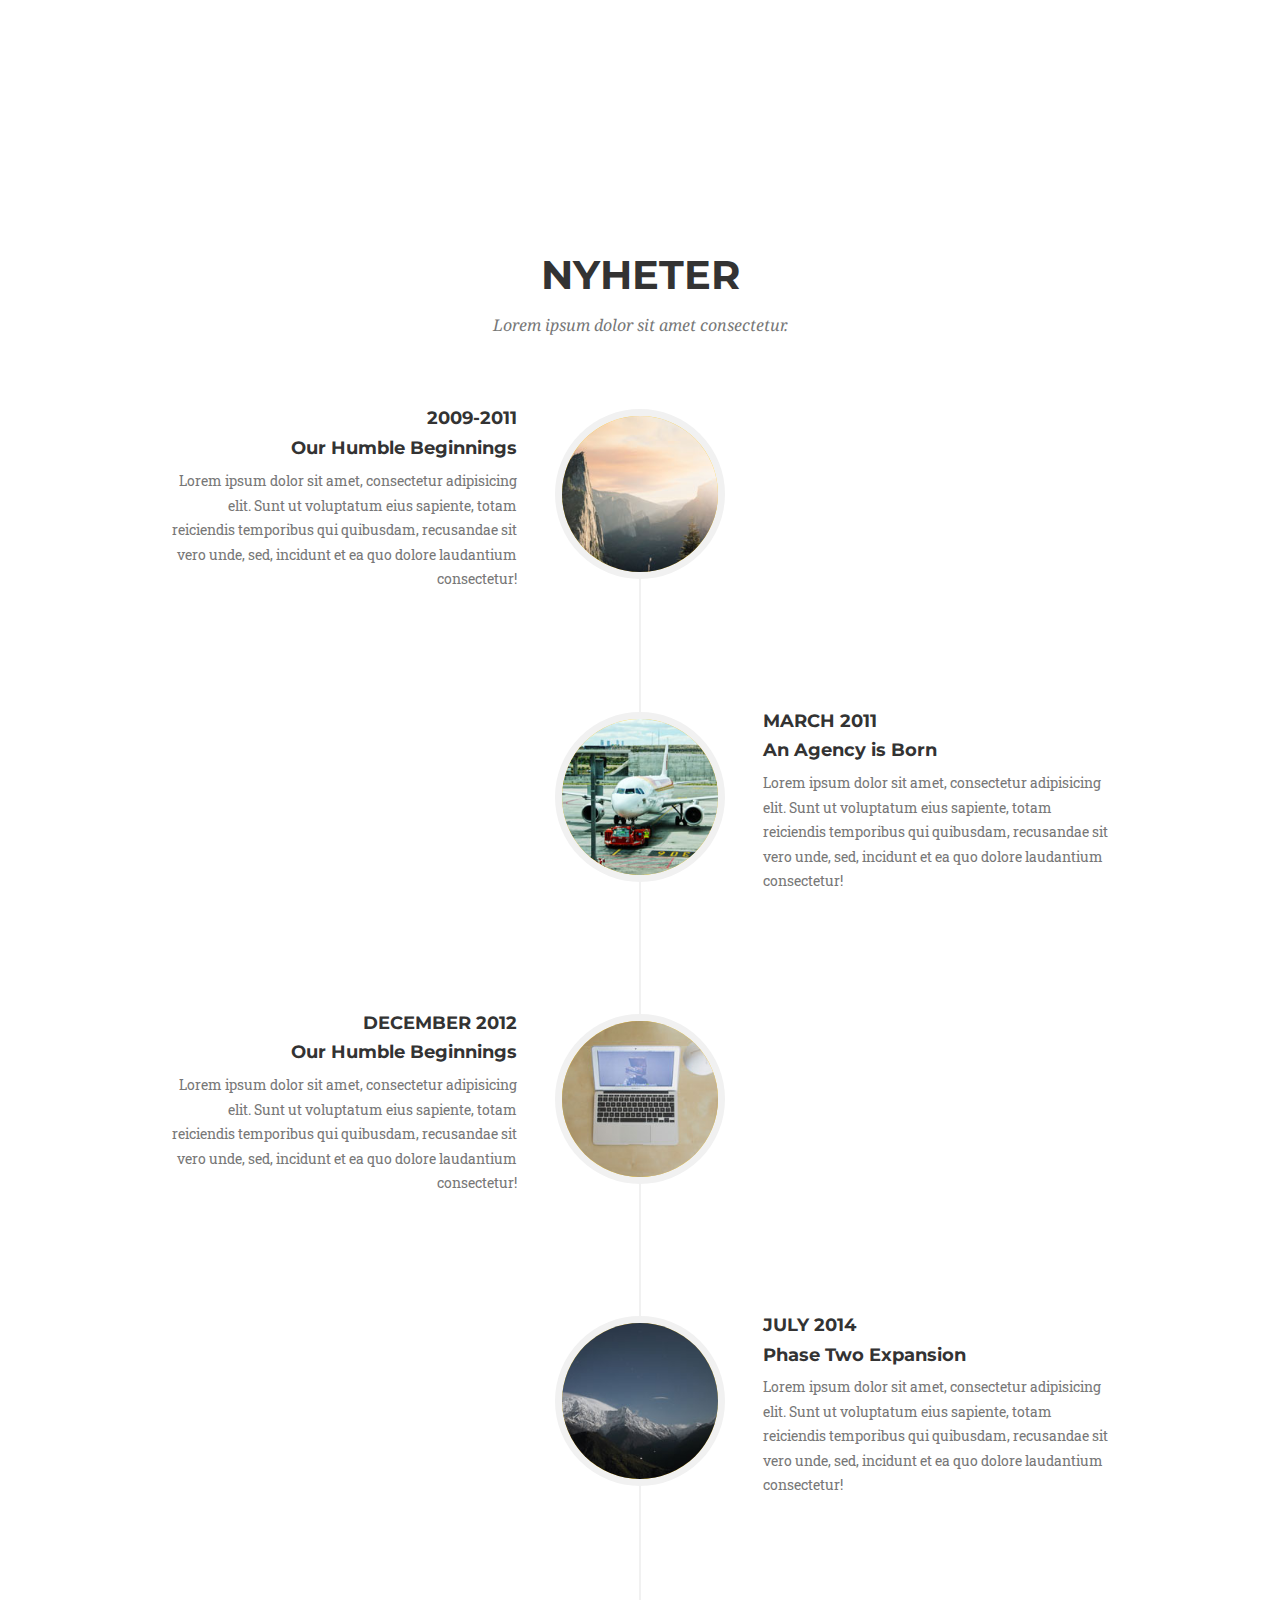
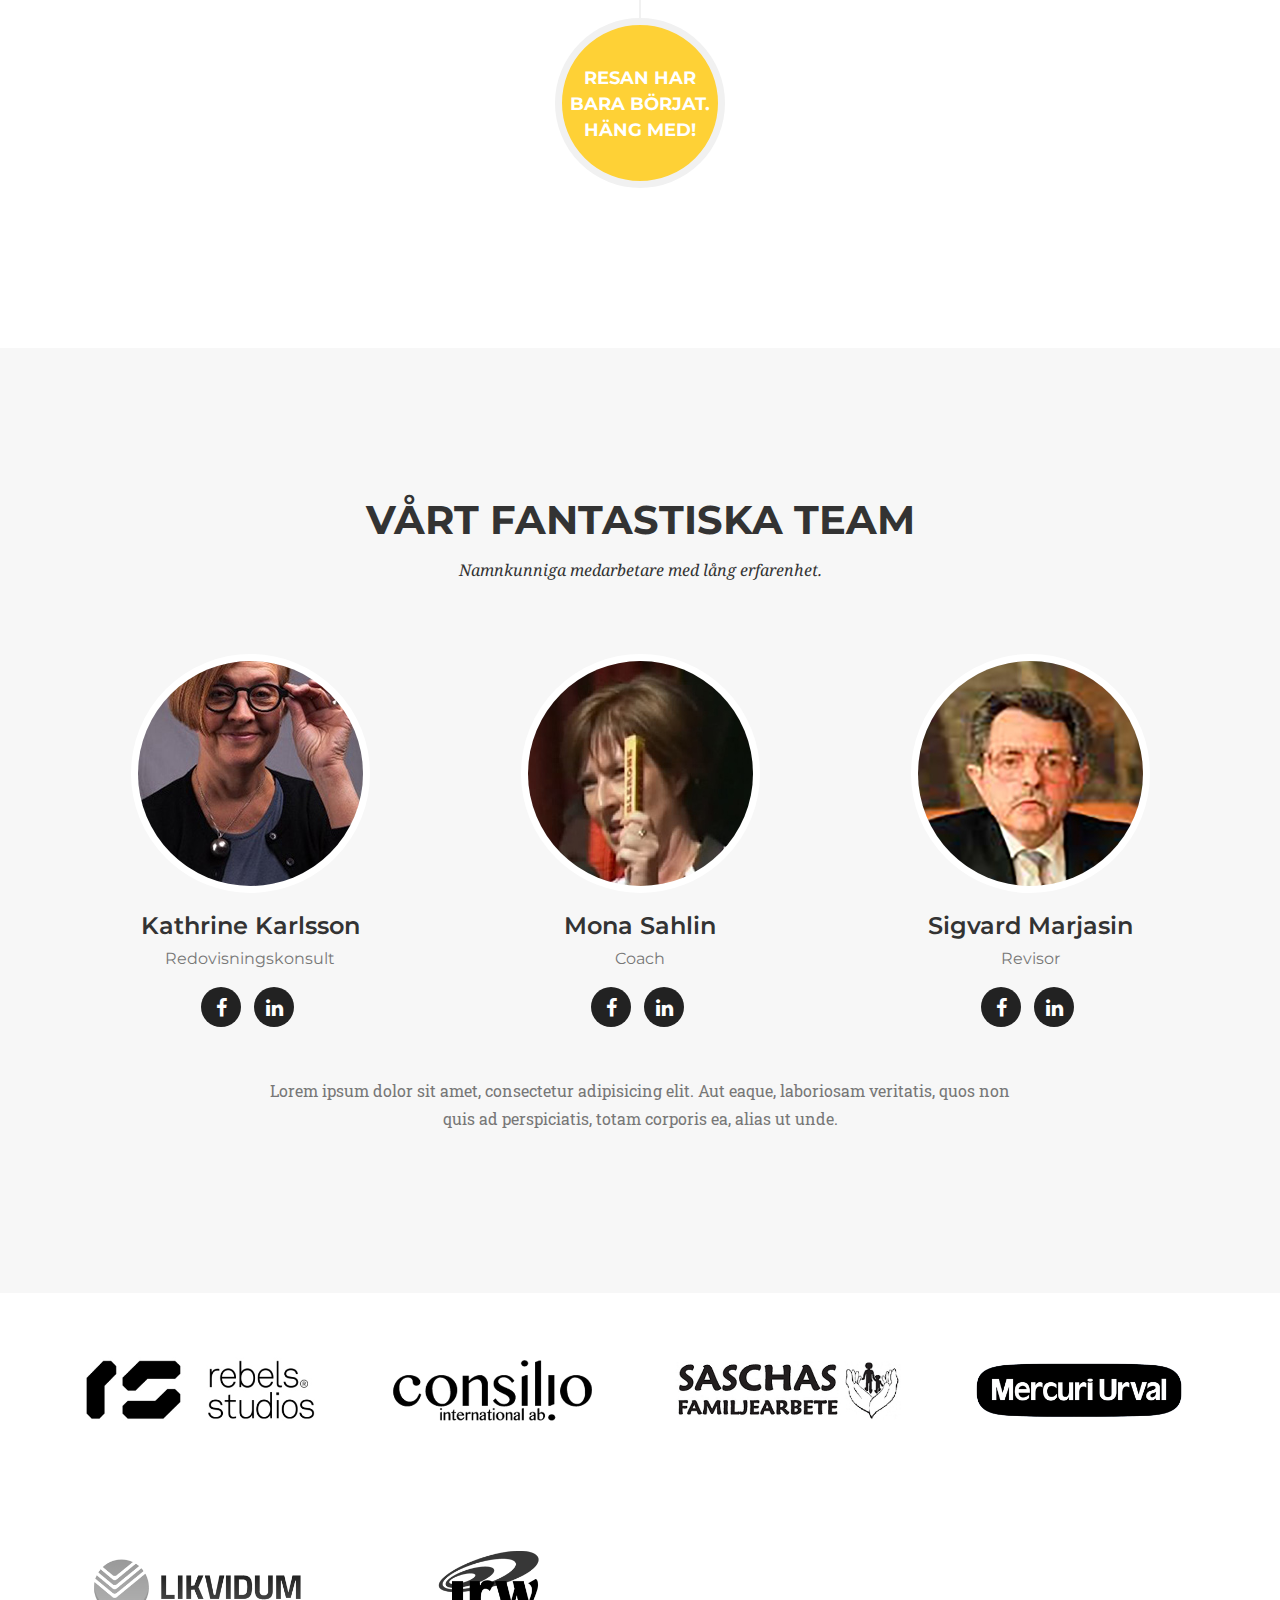
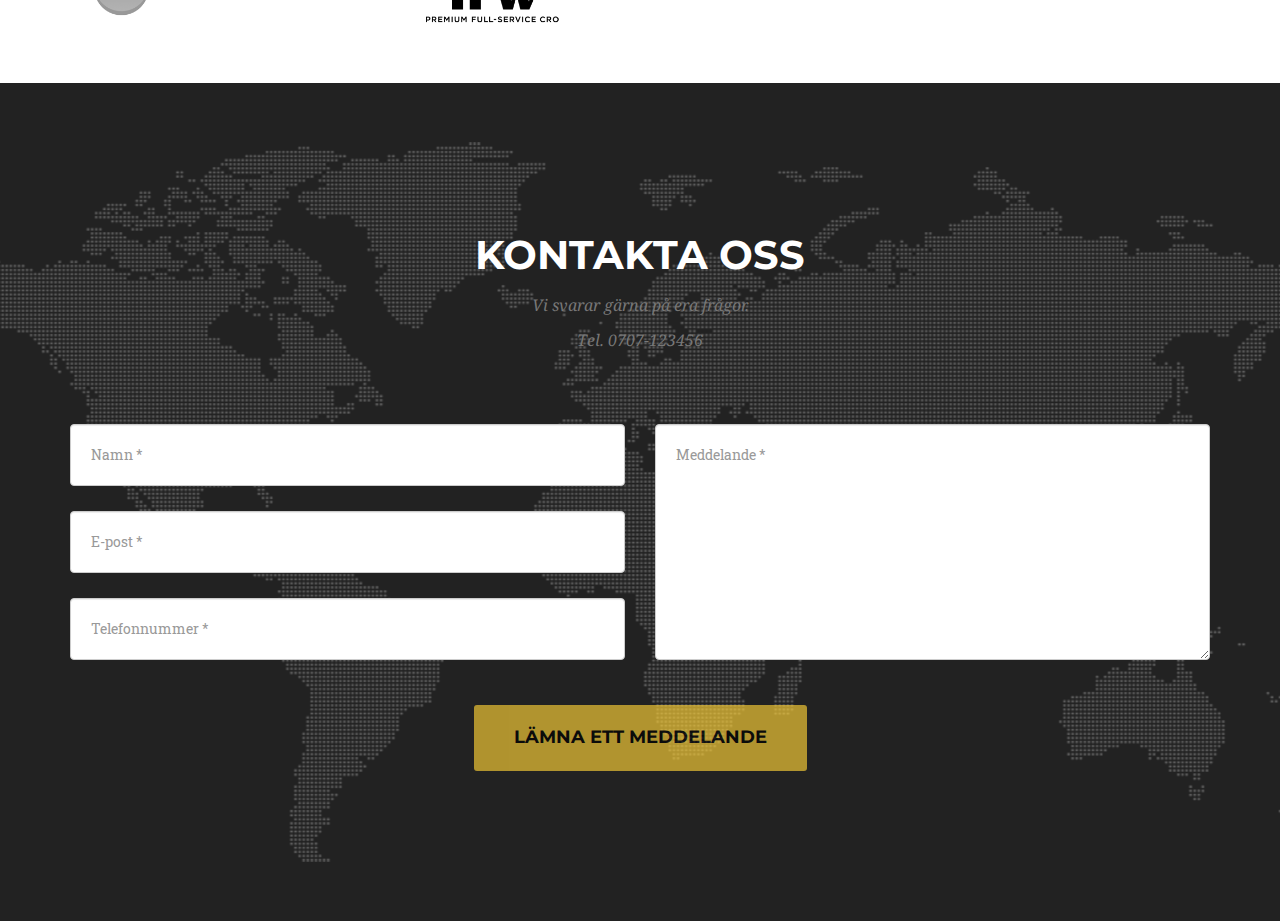
==== commit 8fbc7ae5: "Update index.html" ====
--- a/index.html
+++ b/index.html
@@ -520,7 +520,7 @@
               <div class="col-md-6">
               
                 <div class="form-group">
-                  <textarea class="form-control" id="message" required="required" name="message" placeholder="Ert meddelande *" data-validation-error-msg="Var god lämna ett meddelande."></textarea>
+                  <textarea class="form-control" id="message" required="required" name="message" placeholder="Meddelande *" data-validation-error-msg="Var god lämna ett meddelande."></textarea>
                   <p class="help-block text-danger"></p>
                 </div>
                 
